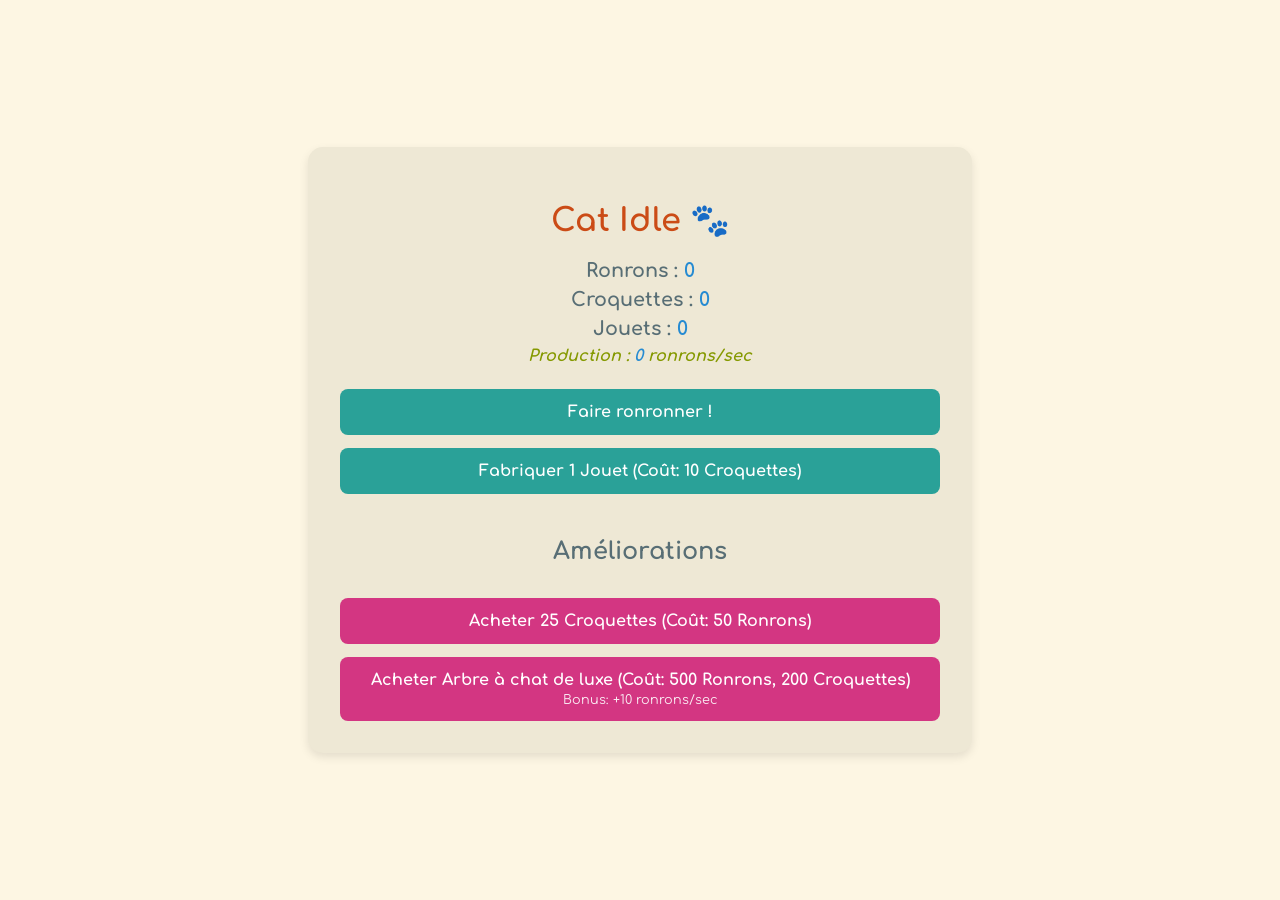
==== MiniJeu/index.html @ 80620c67 "tkt" ====
<!DOCTYPE html>
<html lang="fr">
<head>
    <meta charset="UTF-8">
    <meta name="viewport" content="width=device-width, initial-scale=1.0">
    <title>Cat Idle</title>
    <link rel="stylesheet" href="style.css">
</head>
<body>

    <div class="game-container">
        <h1>Cat Idle 🐾</h1>

        <div class="resources-display">
            <p>Ronrons : <span id="compteur-ronrons">0</span></p>
            <p>Croquettes : <span id="compteur-croquettes">0</span></p>
            <p>Jouets : <span id="compteur-jouets">0</span></p>
            <p class="production-rate">Production : <span id="ronrons-par-seconde">0</span> ronrons/sec</p>
        </div>

        <div class="actions">
            <button id="bouton-clic">Faire ronronner !</button>
            <button id="fabriquer-jouet">Fabriquer 1 Jouet (Coût: 10 Croquettes)</button>
        </div>

        <div class="upgrades">
            <h2>Améliorations</h2>
            <button id="acheter-croquettes">
                Acheter 25 Croquettes (Coût: 50 Ronrons)
            </button>
            <button id="acheter-arbre-luxe">
                Acheter Arbre à chat de luxe (Coût: 500 Ronrons, 200 Croquettes)
                <span class="upgrade-bonus">Bonus: +10 ronrons/sec</span>
            </button>
        </div>
    </div>

    <script src="script.js"></script>
</body>
</html>
---- MiniJeu/style.css ----
/* style.css */
@import url('https://fonts.googleapis.com/css2?family=Comfortaa:wght@400;700&display=swap');

body {
    font-family: 'Comfortaa', cursive;
    background-color: #fdf6e3; /* Crème clair */
    color: #586e75; /* Gris-bleu */
    margin: 0;
    display: flex;
    justify-content: center;
    align-items: center;
    min-height: 100vh;
    padding: 1rem;
    box-sizing: border-box;
}

.game-container {
    background-color: #eee8d5; /* Crème un peu plus foncé */
    padding: 2rem;
    border-radius: 15px;
    box-shadow: 0 4px 10px rgba(0, 0, 0, 0.1);
    width: 100%;
    max-width: 600px;
    text-align: center;
}

h1 {
    color: #cb4b16; /* Orange */
}

.resources-display p {
    font-size: 1.2rem;
    margin: 0.5rem 0;
    font-weight: bold;
}

.resources-display span {
    color: #268bd2; /* Bleu */
}

.production-rate {
    font-size: 1rem !important;
    font-style: italic;
    color: #859900; /* Vert */
}

.actions, .upgrades {
    margin-top: 1.5rem;
    display: flex;
    flex-direction: column;
    gap: 0.8rem; /* Espace entre les boutons */
}

button {
    font-family: 'Comfortaa', cursive;
    padding: 12px 20px;
    font-size: 1rem;
    border-radius: 8px;
    border: 2px solid transparent;
    cursor: pointer;
    transition: all 0.2s ease-in-out;
    background-color: #2aa198; /* Cyan */
    color: white;
    font-weight: bold;
}

button:hover {
    transform: translateY(-2px);
    box-shadow: 0 2px 5px rgba(0, 0, 0, 0.15);
    filter: brightness(1.1);
}

button:active {
    transform: translateY(1px);
    box-shadow: none;
}

/* Style spécifique pour les améliorations */
.upgrades button {
    background-color: #d33682; /* Magenta */
    display: flex;
    flex-direction: column;
    align-items: center;
}

.upgrade-bonus {
    font-size: 0.8rem;
    font-weight: normal;
    opacity: 0.9;
    margin-top: 4px;
}

/* Pour les écrans plus petits (mobiles) */
@media (max-width: 480px) {
    .game-container {
        padding: 1rem;
    }

    h1 {
        font-size: 1.5rem;
    }

    .resources-display p {
        font-size: 1rem;
    }
}
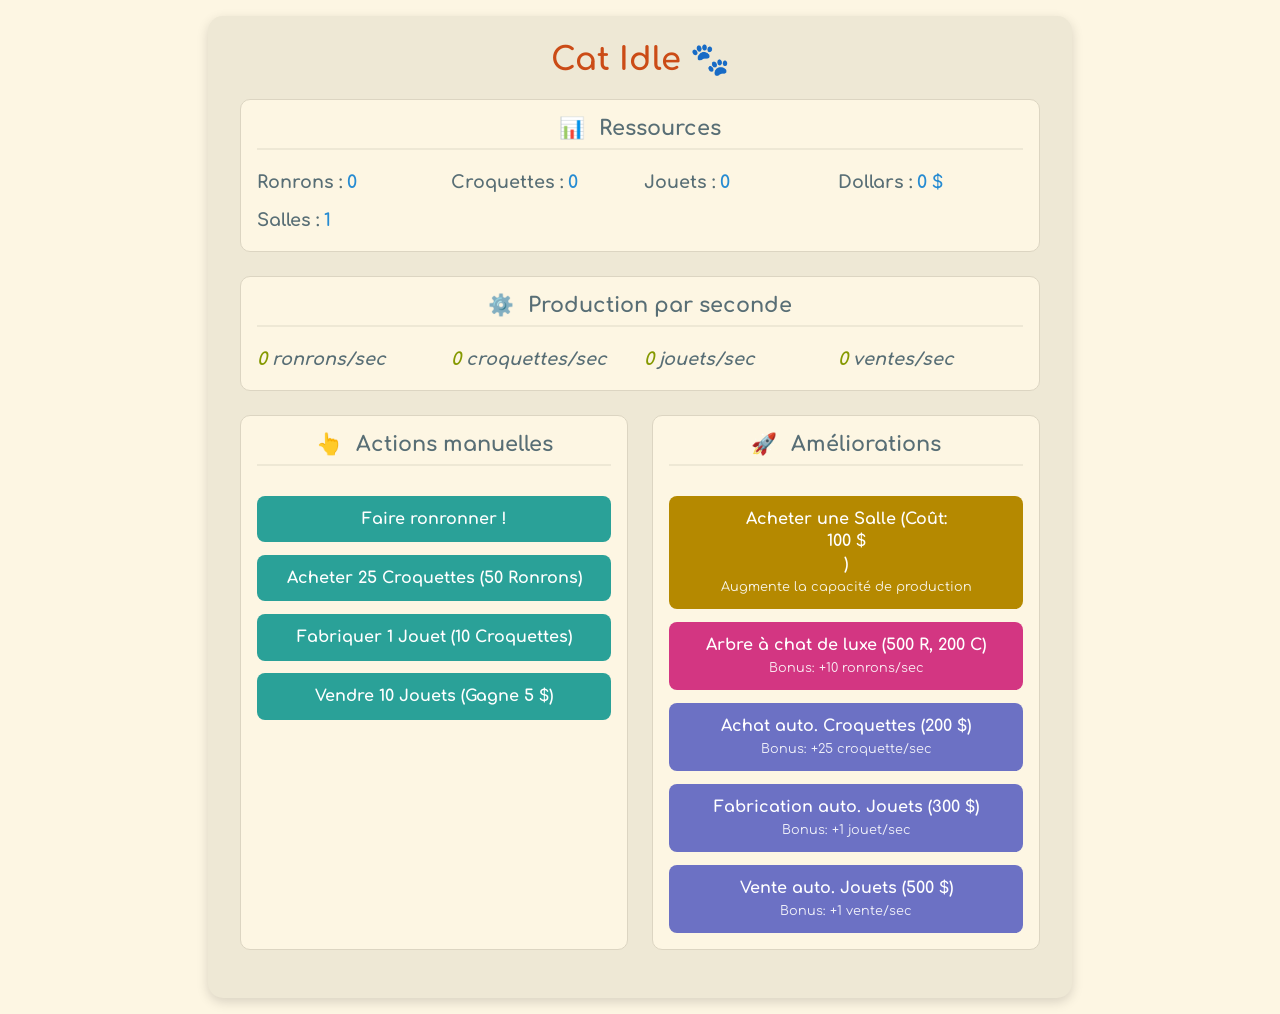
==== commit b30803fc: "mise à jour : nouvelles ressources + conditions" ====
--- a/MiniJeu/index.html
+++ b/MiniJeu/index.html
@@ -9,29 +9,64 @@
 <body>
 
     <div class="game-container">
-        <h1>Cat Idle 🐾</h1>
+        <header>
+            <h1>Cat Idle 🐾</h1>
+        </header>
 
-        <div class="resources-display">
-            <p>Ronrons : <span id="compteur-ronrons">0</span></p>
-            <p>Croquettes : <span id="compteur-croquettes">0</span></p>
-            <p>Jouets : <span id="compteur-jouets">0</span></p>
-            <p class="production-rate">Production : <span id="ronrons-par-seconde">0</span> ronrons/sec</p>
+        <div class="section resources-display">
+            <h2><span class="icon">📊</span> Ressources</h2>
+            <div class="resource-grid">
+                <p>Ronrons : <span id="compteur-ronrons">0</span></p>
+                <p>Croquettes : <span id="compteur-croquettes">0</span></p>
+                <p>Jouets : <span id="compteur-jouets">0</span></p>
+                <p>Dollars : <span id="compteur-dollars">0 $</span></p>
+                <p>Salles : <span id="nombre-salles">1</span></p>
+            </div>
         </div>
 
-        <div class="actions">
-            <button id="bouton-clic">Faire ronronner !</button>
-            <button id="fabriquer-jouet">Fabriquer 1 Jouet (Coût: 10 Croquettes)</button>
+        <div class="section production-display">
+            <h2><span class="icon">⚙️</span> Production par seconde</h2>
+            <div class="production-grid">
+                <p><span id="ronrons-par-seconde">0</span> ronrons/sec</p>
+                <p><span id="croquettes-par-seconde">0</span> croquettes/sec</p>
+                <p><span id="jouets-par-seconde">0</span> jouets/sec</p>
+                <p><span id="vente-jouets-par-seconde">0</span> ventes/sec</p>
+            </div>
         </div>
+        
+        <div class="actions-upgrades-container">
 
-        <div class="upgrades">
-            <h2>Améliorations</h2>
-            <button id="acheter-croquettes">
-                Acheter 25 Croquettes (Coût: 50 Ronrons)
-            </button>
-            <button id="acheter-arbre-luxe">
-                Acheter Arbre à chat de luxe (Coût: 500 Ronrons, 200 Croquettes)
-                <span class="upgrade-bonus">Bonus: +10 ronrons/sec</span>
-            </button>
+            <div class="section actions">
+                <h2><span class="icon">👆</span> Actions manuelles</h2>
+                <button id="bouton-clic">Faire ronronner !</button>
+                <button id="acheter-croquettes">Acheter 25 Croquettes (50 Ronrons)</button>
+                <button id="fabriquer-jouet">Fabriquer 1 Jouet (10 Croquettes)</button>
+                <button id="vendre-jouets">Vendre 10 Jouets (Gagne 5 $)</button>
+            </div>
+
+            <div class="section upgrades">
+                <h2><span class="icon">🚀</span> Améliorations</h2>
+                <button id="acheter-salle" class="btn-building">
+                    Acheter une Salle (Coût: <span id="cout-salle">100 $</span>)
+                    <span class="upgrade-bonus">Augmente la capacité de production</span>
+                </button>
+                <button id="acheter-arbre-luxe" class="btn-upgrade-ronrons">
+                    Arbre à chat de luxe (500 R, 200 C)
+                    <span class="upgrade-bonus">Bonus: +10 ronrons/sec</span>
+                </button>
+                <button id="acheter-croquettes-auto" class="btn-upgrade-auto">
+                    Achat auto. Croquettes (200 $)
+                    <span class="upgrade-bonus">Bonus: +25 croquette/sec</span>
+                </button>
+                <button id="fabriquer-jouets-auto" class="btn-upgrade-auto">
+                    Fabrication auto. Jouets (300 $)
+                    <span class="upgrade-bonus">Bonus: +1 jouet/sec</span>
+                </button>
+                <button id="vendre-jouets-auto" class="btn-upgrade-auto">
+                    Vente auto. Jouets (500 $)
+                    <span class="upgrade-bonus">Bonus: +1 vente/sec</span>
+                </button>
+            </div>
         </div>
     </div>
 
--- a/MiniJeu/style.css
+++ b/MiniJeu/style.css
@@ -1,72 +1,127 @@
 /* style.css */
 @import url('https://fonts.googleapis.com/css2?family=Comfortaa:wght@400;700&display=swap');
 
+:root {
+    --bg-color: #fdf6e3;
+    --container-bg: #eee8d5;
+    --text-color: #586e75;
+    --header-color: #cb4b16;
+    --resource-color: #268bd2;
+    --production-color: #859900;
+    --action-btn-color: #2aa198;
+    --upgrade-ronrons-btn: #d33682;
+    --upgrade-auto-btn: #6c71c4; /* Violet */
+    --building-btn-color: #b58900; /* Or */
+}
+
 body {
     font-family: 'Comfortaa', cursive;
-    background-color: #fdf6e3; /* Crème clair */
-    color: #586e75; /* Gris-bleu */
+    background-color: var(--bg-color);
+    color: var(--text-color);
     margin: 0;
     display: flex;
     justify-content: center;
-    align-items: center;
+    align-items: flex-start;
     min-height: 100vh;
     padding: 1rem;
     box-sizing: border-box;
 }
 
 .game-container {
-    background-color: #eee8d5; /* Crème un peu plus foncé */
-    padding: 2rem;
+    background-color: var(--container-bg);
+    padding: 1.5rem 2rem;
     border-radius: 15px;
-    box-shadow: 0 4px 10px rgba(0, 0, 0, 0.1);
+    box-shadow: 0 4px 12px rgba(0, 0, 0, 0.15);
     width: 100%;
-    max-width: 600px;
+    max-width: 800px;
     text-align: center;
 }
 
-h1 {
-    color: #cb4b16; /* Orange */
+header h1 {
+    color: var(--header-color);
+    margin-top: 0;
 }
 
-.resources-display p {
-    font-size: 1.2rem;
-    margin: 0.5rem 0;
+.section {
+    background-color: #fdf6e3;
+    border: 1px solid #dcd5c2;
+    padding: 1rem;
+    border-radius: 10px;
+    margin-bottom: 1.5rem;
+}
+
+.section h2 {
+    margin-top: 0;
+    font-size: 1.3rem;
+    border-bottom: 2px solid var(--container-bg);
+    padding-bottom: 0.5rem;
+    color: var(--text-color);
+}
+
+.icon {
+    margin-right: 0.5rem;
+}
+
+/* Grilles pour les affichages */
+.resource-grid, .production-grid {
+    display: grid;
+    grid-template-columns: repeat(auto-fit, minmax(150px, 1fr));
+    gap: 0.5rem;
+    text-align: left;
+}
+
+.resource-grid p, .production-grid p {
+    font-size: 1.1rem;
+    margin: 0.3rem 0;
     font-weight: bold;
 }
 
-.resources-display span {
-    color: #268bd2; /* Bleu */
+.resource-grid span {
+    color: var(--resource-color);
 }
 
-.production-rate {
-    font-size: 1rem !important;
+.production-grid {
     font-style: italic;
-    color: #859900; /* Vert */
+}
+
+.production-grid span {
+    font-weight: bold;
+    color: var(--production-color);
+}
+
+/* Conteneur principal pour les boutons */
+.actions-upgrades-container {
+    display: grid;
+    grid-template-columns: 1fr 1fr;
+    gap: 1.5rem;
 }
 
 .actions, .upgrades {
-    margin-top: 1.5rem;
     display: flex;
     flex-direction: column;
-    gap: 0.8rem; /* Espace entre les boutons */
+    gap: 0.8rem;
 }
 
+/* Styles des boutons */
 button {
     font-family: 'Comfortaa', cursive;
-    padding: 12px 20px;
+    padding: 12px 15px;
     font-size: 1rem;
     border-radius: 8px;
-    border: 2px solid transparent;
+    border: none;
     cursor: pointer;
     transition: all 0.2s ease-in-out;
-    background-color: #2aa198; /* Cyan */
     color: white;
     font-weight: bold;
+    display: flex;
+    flex-direction: column;
+    align-items: center;
+    line-height: 1.4;
 }
 
 button:hover {
     transform: translateY(-2px);
-    box-shadow: 0 2px 5px rgba(0, 0, 0, 0.15);
+    box-shadow: 0 2px 5px rgba(0, 0, 0, 0.2);
     filter: brightness(1.1);
 }
 
@@ -75,13 +130,13 @@
     box-shadow: none;
 }
 
-/* Style spécifique pour les améliorations */
-.upgrades button {
-    background-color: #d33682; /* Magenta */
-    display: flex;
-    flex-direction: column;
-    align-items: center;
+.actions button {
+    background-color: var(--action-btn-color);
 }
+
+.upgrades .btn-upgrade-ronrons { background-color: var(--upgrade-ronrons-btn); }
+.upgrades .btn-upgrade-auto { background-color: var(--upgrade-auto-btn); }
+.upgrades .btn-building { background-color: var(--building-btn-color); }
 
 .upgrade-bonus {
     font-size: 0.8rem;
@@ -91,16 +146,20 @@
 }
 
 /* Pour les écrans plus petits (mobiles) */
-@media (max-width: 480px) {
+@media (max-width: 700px) {
+    .actions-upgrades-container {
+        grid-template-columns: 1fr; /* Passe à une seule colonne */
+    }
+
+    .resource-grid, .production-grid {
+        grid-template-columns: 1fr; /* Une seule colonne pour les stats */
+    }
+
     .game-container {
         padding: 1rem;
     }
 
     h1 {
-        font-size: 1.5rem;
-    }
-
-    .resources-display p {
-        font-size: 1rem;
+        font-size: 1.8rem;
     }
 }
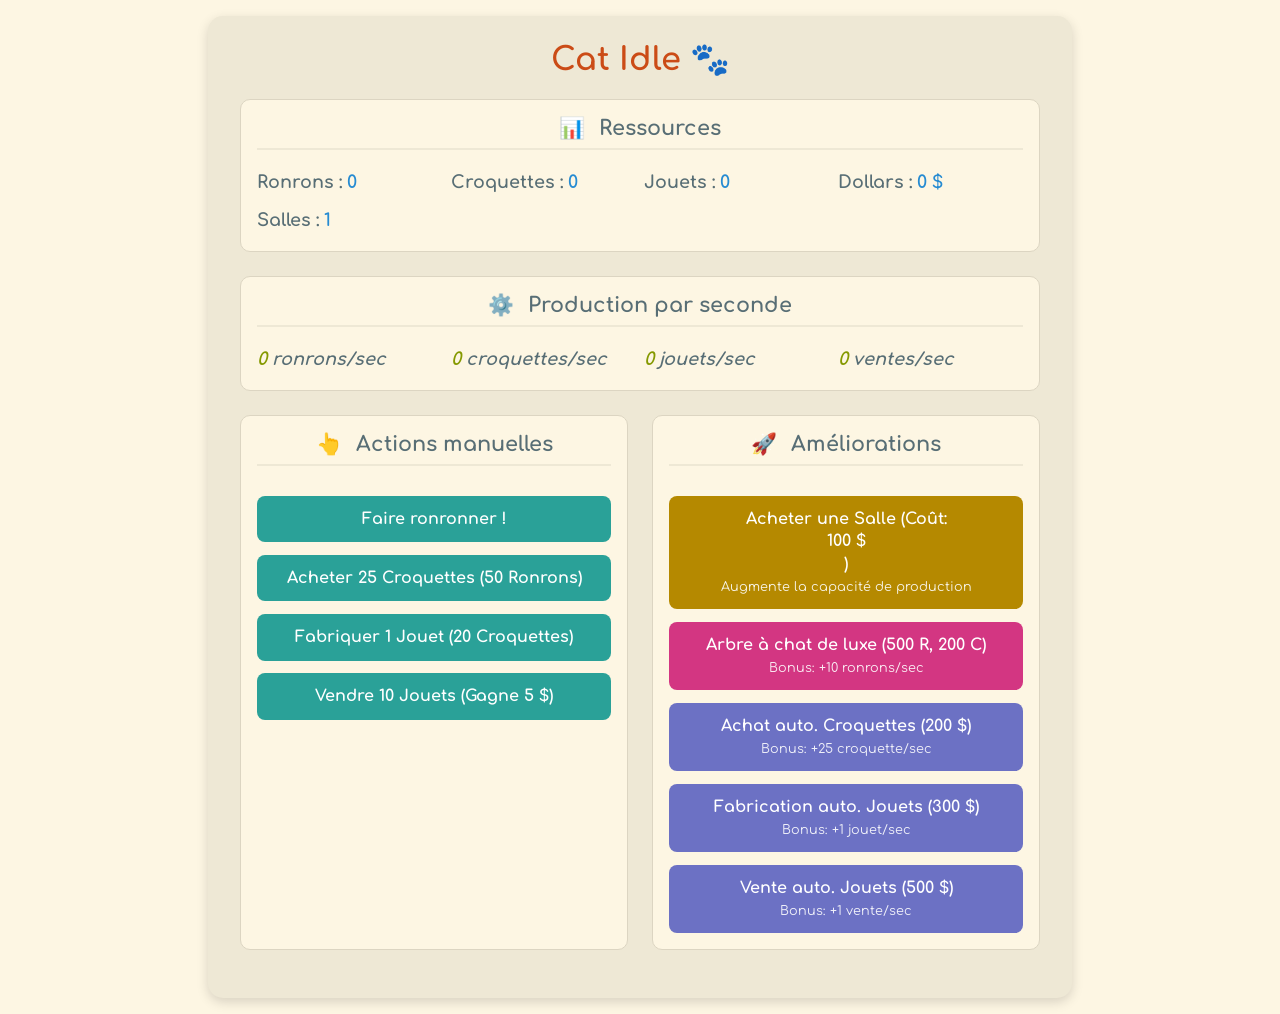
==== commit b263f0d9: "Ajustement des coûts de fabrication de jouets et des ressources nécessaires" ====
--- a/MiniJeu/index.html
+++ b/MiniJeu/index.html
@@ -40,7 +40,7 @@
                 <h2><span class="icon">👆</span> Actions manuelles</h2>
                 <button id="bouton-clic">Faire ronronner !</button>
                 <button id="acheter-croquettes">Acheter 25 Croquettes (50 Ronrons)</button>
-                <button id="fabriquer-jouet">Fabriquer 1 Jouet (10 Croquettes)</button>
+                <button id="fabriquer-jouet">Fabriquer 1 Jouet (20 Croquettes)</button>
                 <button id="vendre-jouets">Vendre 10 Jouets (Gagne 5 $)</button>
             </div>
 
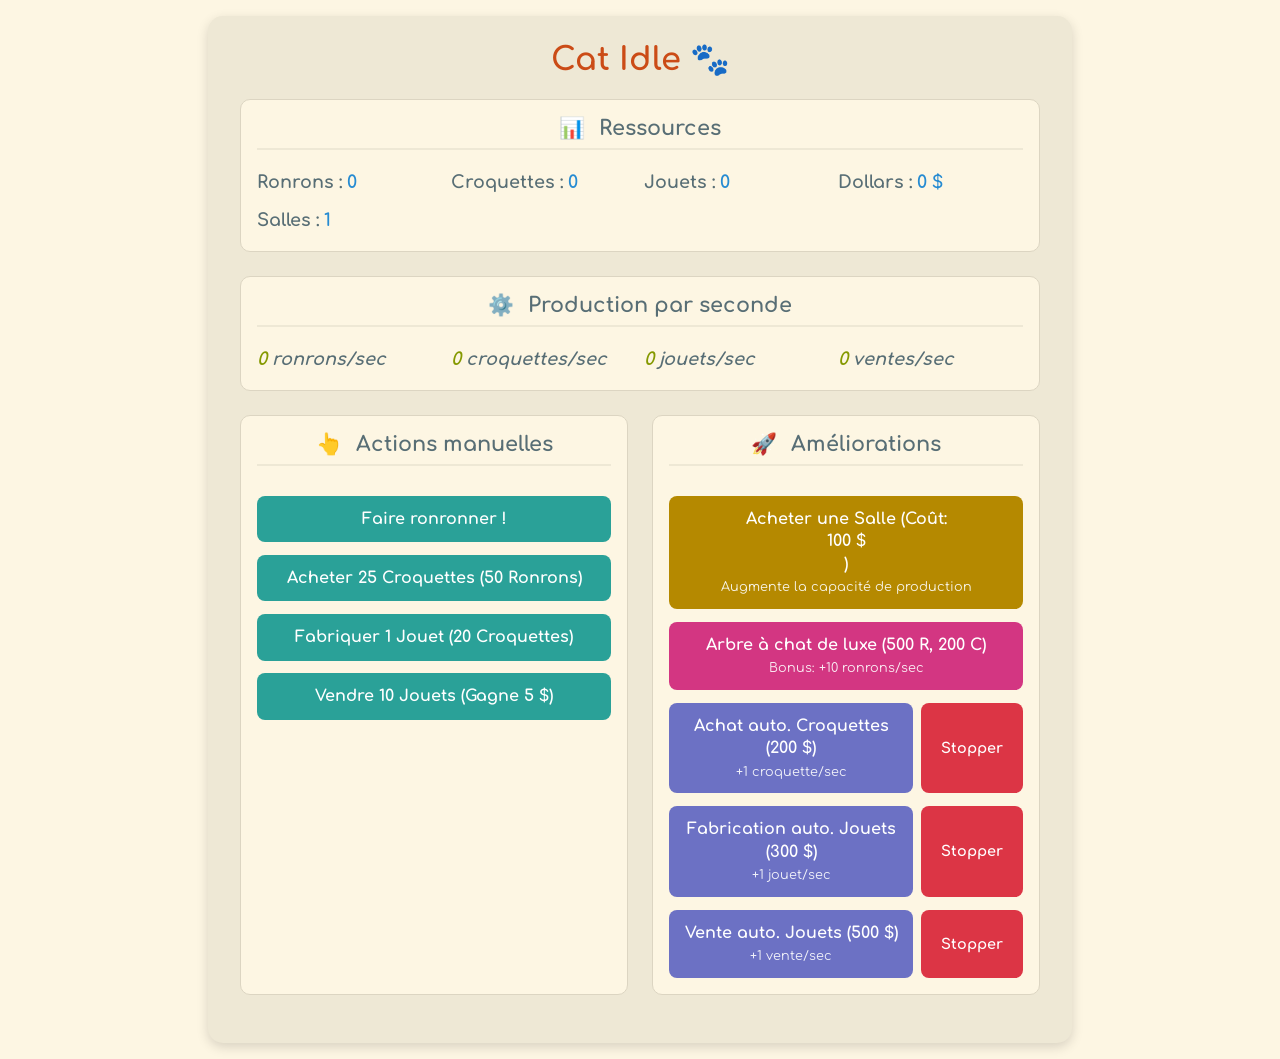
==== commit 6bfb86b8: "Ajout de boutons "Stopper" pour les productions automatiques et mise à jour des styles associés" ====
--- a/MiniJeu/index.html
+++ b/MiniJeu/index.html
@@ -54,18 +54,30 @@
                     Arbre à chat de luxe (500 R, 200 C)
                     <span class="upgrade-bonus">Bonus: +10 ronrons/sec</span>
                 </button>
-                <button id="acheter-croquettes-auto" class="btn-upgrade-auto">
-                    Achat auto. Croquettes (200 $)
-                    <span class="upgrade-bonus">Bonus: +25 croquette/sec</span>
-                </button>
-                <button id="fabriquer-jouets-auto" class="btn-upgrade-auto">
-                    Fabrication auto. Jouets (300 $)
-                    <span class="upgrade-bonus">Bonus: +1 jouet/sec</span>
-                </button>
-                <button id="vendre-jouets-auto" class="btn-upgrade-auto">
-                    Vente auto. Jouets (500 $)
-                    <span class="upgrade-bonus">Bonus: +1 vente/sec</span>
-                </button>
+                
+                <div class="upgrade-group">
+                    <button id="acheter-croquettes-auto" class="btn-upgrade-auto">
+                        Achat auto. Croquettes (200 $)
+                        <span class="upgrade-bonus">+1 croquette/sec</span>
+                    </button>
+                    <button id="stopper-croquettes-auto" class="btn-stop">Stopper</button>
+                </div>
+                
+                <div class="upgrade-group">
+                    <button id="fabriquer-jouets-auto" class="btn-upgrade-auto">
+                        Fabrication auto. Jouets (300 $)
+                        <span class="upgrade-bonus">+1 jouet/sec</span>
+                    </button>
+                    <button id="stopper-jouets-auto" class="btn-stop">Stopper</button>
+                </div>
+                
+                <div class="upgrade-group">
+                    <button id="vendre-jouets-auto" class="btn-upgrade-auto">
+                        Vente auto. Jouets (500 $)
+                        <span class="upgrade-bonus">+1 vente/sec</span>
+                    </button>
+                    <button id="stopper-vente-auto" class="btn-stop">Stopper</button>
+                </div>
             </div>
         </div>
     </div>
--- a/MiniJeu/style.css
+++ b/MiniJeu/style.css
@@ -12,6 +12,7 @@
     --upgrade-ronrons-btn: #d33682;
     --upgrade-auto-btn: #6c71c4; /* Violet */
     --building-btn-color: #b58900; /* Or */
+    --stop-btn-color: #dc3545; /* Rouge */
 }
 
 body {
@@ -135,8 +136,9 @@
 }
 
 .upgrades .btn-upgrade-ronrons { background-color: var(--upgrade-ronrons-btn); }
-.upgrades .btn-upgrade-auto { background-color: var(--upgrade-auto-btn); }
+.upgrades .btn-upgrade-auto { background-color: var(--upgrade-auto-btn); flex-grow: 1; }
 .upgrades .btn-building { background-color: var(--building-btn-color); }
+.upgrades .btn-stop { background-color: var(--stop-btn-color); }
 
 .upgrade-bonus {
     font-size: 0.8rem;
@@ -144,6 +146,21 @@
     opacity: 0.9;
     margin-top: 4px;
 }
+
+/* Nouveau groupe de boutons pour Achat/Stop */
+.upgrade-group {
+    display: flex;
+    gap: 0.5rem;
+    align-items: stretch;
+}
+
+.upgrade-group .btn-stop {
+    padding-left: 20px;
+    padding-right: 20px;
+    font-size: 0.9rem;
+    justify-content: center;
+}
+
 
 /* Pour les écrans plus petits (mobiles) */
 @media (max-width: 700px) {
